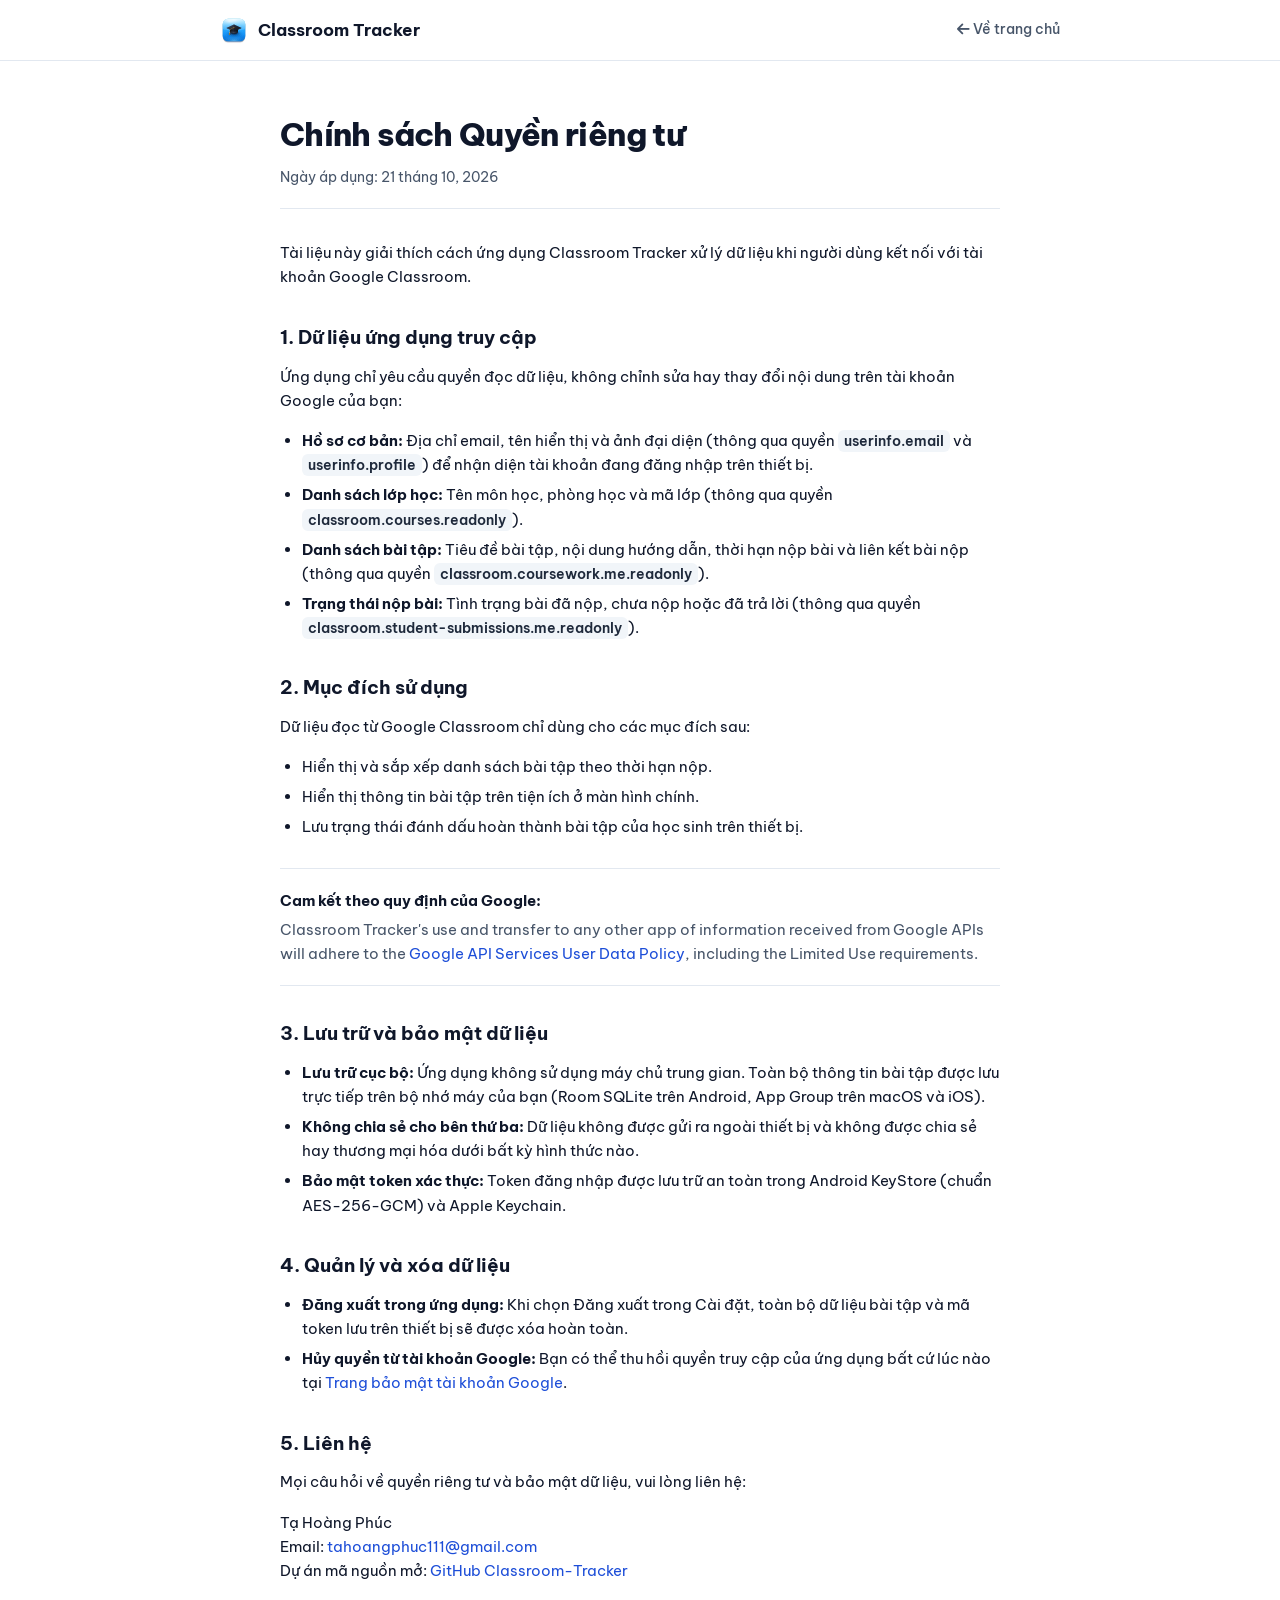
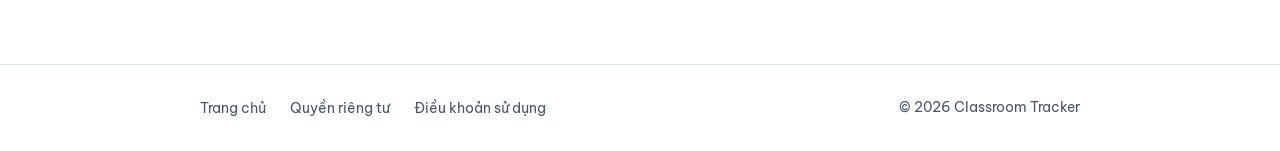
==== docs/privacy.html @ 7ae24a5d "docs: add landing page, privacy policy, and terms of service" ====
<!DOCTYPE html>
<html lang="vi">
<head>
  <meta charset="UTF-8">
  <meta name="viewport" content="width=device-width, initial-scale=1.0">
  <title>Chính sách Quyền riêng tư - Classroom Tracker</title>
  <meta name="description" content="Chính sách quyền riêng tư và bảo vệ dữ liệu người dùng của ứng dụng Classroom Tracker.">
  <link rel="icon" type="image/svg+xml" href="app-icon.svg">
  <link rel="preconnect" href="https://fonts.googleapis.com">
  <link rel="preconnect" href="https://fonts.gstatic.com" crossorigin>
  <link href="https://fonts.googleapis.com/css2?family=Be+Vietnam+Pro:wght@400;500;600;700;800&display=swap" rel="stylesheet">
  <link rel="stylesheet" href="https://cdnjs.cloudflare.com/ajax/libs/font-awesome/6.5.1/css/all.min.css">
  <link rel="stylesheet" href="style.css">
</head>
<body>
  <header class="site-header">
    <div class="header-inner">
      <a href="index.html" class="brand">
        <img src="app-icon.svg" alt="Classroom Tracker" class="brand-icon">
        <span>Classroom Tracker</span>
      </a>
      <a href="index.html" class="nav-link">
        <i class="fa-solid fa-arrow-left"></i> Về trang chủ
      </a>
    </div>
  </header>

  <main class="page-wrapper">
    <article class="document-shell">
      <header class="document-header">
        <h1 class="document-title">Chính sách Quyền riêng tư</h1>
        <p class="document-meta">Ngày áp dụng: 21 tháng 10, 2026</p>
      </header>

      <div class="document-body">
        <p>Tài liệu này giải thích cách ứng dụng Classroom Tracker xử lý dữ liệu khi người dùng kết nối với tài khoản Google Classroom.</p>

        <h2>1. Dữ liệu ứng dụng truy cập</h2>
        <p>Ứng dụng chỉ yêu cầu quyền đọc dữ liệu, không chỉnh sửa hay thay đổi nội dung trên tài khoản Google của bạn:</p>
        <ul>
          <li><strong>Hồ sơ cơ bản:</strong> Địa chỉ email, tên hiển thị và ảnh đại diện (thông qua quyền <code>userinfo.email</code> và <code>userinfo.profile</code>) để nhận diện tài khoản đang đăng nhập trên thiết bị.</li>
          <li><strong>Danh sách lớp học:</strong> Tên môn học, phòng học và mã lớp (thông qua quyền <code>classroom.courses.readonly</code>).</li>
          <li><strong>Danh sách bài tập:</strong> Tiêu đề bài tập, nội dung hướng dẫn, thời hạn nộp bài và liên kết bài nộp (thông qua quyền <code>classroom.coursework.me.readonly</code>).</li>
          <li><strong>Trạng thái nộp bài:</strong> Tình trạng bài đã nộp, chưa nộp hoặc đã trả lời (thông qua quyền <code>classroom.student-submissions.me.readonly</code>).</li>
        </ul>

        <h2>2. Mục đích sử dụng</h2>
        <p>Dữ liệu đọc từ Google Classroom chỉ dùng cho các mục đích sau:</p>
        <ul>
          <li>Hiển thị và sắp xếp danh sách bài tập theo thời hạn nộp.</li>
          <li>Hiển thị thông tin bài tập trên tiện ích ở màn hình chính.</li>
          <li>Lưu trạng thái đánh dấu hoàn thành bài tập của học sinh trên thiết bị.</li>
        </ul>

        <div class="notice-divider">
          <strong>Cam kết theo quy định của Google:</strong>
          Classroom Tracker's use and transfer to any other app of information received from Google APIs will adhere to the <a href="https://developers.google.com/terms/api-services-user-data-policy" target="_blank" rel="noopener">Google API Services User Data Policy</a>, including the Limited Use requirements.
        </div>

        <h2>3. Lưu trữ và bảo mật dữ liệu</h2>
        <ul>
          <li><strong>Lưu trữ cục bộ:</strong> Ứng dụng không sử dụng máy chủ trung gian. Toàn bộ thông tin bài tập được lưu trực tiếp trên bộ nhớ máy của bạn (Room SQLite trên Android, App Group trên macOS và iOS).</li>
          <li><strong>Không chia sẻ cho bên thứ ba:</strong> Dữ liệu không được gửi ra ngoài thiết bị và không được chia sẻ hay thương mại hóa dưới bất kỳ hình thức nào.</li>
          <li><strong>Bảo mật token xác thực:</strong> Token đăng nhập được lưu trữ an toàn trong Android KeyStore (chuẩn AES-256-GCM) và Apple Keychain.</li>
        </ul>

        <h2>4. Quản lý và xóa dữ liệu</h2>
        <ul>
          <li><strong>Đăng xuất trong ứng dụng:</strong> Khi chọn Đăng xuất trong Cài đặt, toàn bộ dữ liệu bài tập và mã token lưu trên thiết bị sẽ được xóa hoàn toàn.</li>
          <li><strong>Hủy quyền từ tài khoản Google:</strong> Bạn có thể thu hồi quyền truy cập của ứng dụng bất cứ lúc nào tại <a href="https://myaccount.google.com/permissions" target="_blank" rel="noopener">Trang bảo mật tài khoản Google</a>.</li>
        </ul>

        <h2>5. Liên hệ</h2>
        <p>Mọi câu hỏi về quyền riêng tư và bảo mật dữ liệu, vui lòng liên hệ:</p>
        <p>
          Tạ Hoàng Phúc<br>
          Email: <a href="mailto:tahoangphuc111@gmail.com">tahoangphuc111@gmail.com</a><br>
          Dự án mã nguồn mở: <a href="https://github.com/tahoangphuc111/Classroom-Tracker" target="_blank" rel="noopener">GitHub Classroom-Tracker</a>
        </p>
      </div>
    </article>
  </main>

  <footer class="site-footer">
    <div class="footer-inner">
      <nav class="footer-nav">
        <a href="index.html" class="footer-link">Trang chủ</a>
        <a href="privacy.html" class="footer-link">Quyền riêng tư</a>
        <a href="terms.html" class="footer-link">Điều khoản sử dụng</a>
      </nav>
      <p class="footer-copy">© 2026 Classroom Tracker</p>
    </div>
  </footer>
</body>
</html>
---- docs/style.css ----
:root {
  color-scheme: light;
  --color-primary: #1d4ed8;
  --color-primary-hover: #1e40af;
  --color-bg: #ffffff;
  --color-surface: #ffffff;
  --color-text: #0f172a;
  --color-text-muted: #475569;
  --color-border: #e2e8f0;
  --radius-sm: 6px;
  --radius-md: 10px;
  --font-base: 'Be Vietnam Pro', system-ui, -apple-system, sans-serif;
}

*, *::before, *::after {
  box-sizing: border-box;
  margin: 0;
  padding: 0;
}

html {
  background: var(--color-bg);
  color: var(--color-text);
  font-family: var(--font-base);
  font-size: 16px;
  line-height: 1.6;
  -webkit-font-smoothing: antialiased;
}

body {
  min-height: 100vh;
  display: flex;
  flex-direction: column;
  background: var(--color-bg);
  color: var(--color-text);
}

code, pre, kbd, samp {
  font-family: var(--font-base);
  font-size: 0.9em;
  font-weight: 600;
  background: #f1f5f9;
  color: #1e293b;
  padding: 2px 6px;
  border-radius: var(--radius-sm);
}

a {
  color: var(--color-primary);
  text-decoration: none;
}

a:hover {
  color: var(--color-primary-hover);
  text-decoration: underline;
}

.site-header {
  border-bottom: 1px solid var(--color-border);
  background: var(--color-surface);
}

.header-inner {
  max-width: 880px;
  margin: 0 auto;
  padding: 1rem 1.25rem;
  display: flex;
  align-items: center;
  justify-content: space-between;
}

.brand {
  display: inline-flex;
  align-items: center;
  gap: 0.625rem;
  color: var(--color-text);
  font-weight: 700;
  font-size: 1.05rem;
  text-decoration: none;
}

.brand:hover {
  text-decoration: none;
}

.brand-icon {
  width: 28px;
  height: 28px;
  border-radius: 6px;
  display: block;
}

.nav-links {
  display: flex;
  align-items: center;
  gap: 1.5rem;
}

.nav-link {
  color: var(--color-text-muted);
  font-size: 0.9rem;
  font-weight: 500;
}

.nav-link:hover {
  color: var(--color-primary);
  text-decoration: none;
}

.btn {
  display: inline-flex;
  align-items: center;
  gap: 0.5rem;
  justify-content: center;
  padding: 0.55rem 1.15rem;
  border-radius: var(--radius-sm);
  font-size: 0.9rem;
  font-weight: 600;
  text-decoration: none;
  cursor: pointer;
  border: 1px solid transparent;
}

.btn:hover {
  text-decoration: none;
}

.btn-primary {
  background: var(--color-primary);
  color: #ffffff;
}

.btn-primary:hover {
  background: var(--color-primary-hover);
}

.btn-secondary {
  background: transparent;
  border-color: var(--color-border);
  color: var(--color-text);
}

.btn-secondary:hover {
  background: #f8fafc;
}

.page-wrapper {
  flex: 1;
  max-width: 880px;
  width: 100%;
  margin: 0 auto;
  padding: 3rem 1.25rem 4rem;
}

.hero {
  max-width: 680px;
  margin: 1rem 0 3.5rem;
}

.hero-title {
  font-size: 2.25rem;
  font-weight: 800;
  line-height: 1.25;
  color: var(--color-text);
  margin-bottom: 0.875rem;
  letter-spacing: -0.02em;
}

.hero-lead {
  font-size: 1.05rem;
  color: var(--color-text-muted);
  margin-bottom: 1.5rem;
  max-width: 60ch;
}

.hero-buttons {
  display: flex;
  gap: 0.75rem;
  flex-wrap: wrap;
}

.feature-section {
  border-top: 1px solid var(--color-border);
  padding-top: 3rem;
}

.feature-grid {
  display: grid;
  grid-template-columns: repeat(2, 1fr);
  gap: 2.5rem 3rem;
}

.feature-item {
  display: flex;
  flex-direction: column;
  gap: 0.5rem;
}

.feature-icon {
  font-size: 1.15rem;
  color: var(--color-primary);
  margin-bottom: 0.25rem;
}

.feature-title {
  font-size: 1.05rem;
  font-weight: 700;
  color: var(--color-text);
}

.feature-desc {
  color: var(--color-text-muted);
  font-size: 0.925rem;
  line-height: 1.55;
}

.document-shell {
  max-width: 720px;
  margin: 0 auto;
}

.document-header {
  border-bottom: 1px solid var(--color-border);
  padding-bottom: 1.25rem;
  margin-bottom: 2rem;
}

.document-title {
  font-size: 2rem;
  font-weight: 800;
  color: var(--color-text);
  letter-spacing: -0.02em;
  margin-bottom: 0.35rem;
}

.document-meta {
  font-size: 0.875rem;
  color: var(--color-text-muted);
}

.document-body h2 {
  font-size: 1.2rem;
  font-weight: 700;
  color: var(--color-text);
  margin: 2rem 0 0.75rem;
}

.document-body p, .document-body ul, .document-body ol {
  font-size: 0.95rem;
  color: var(--color-text);
  margin-bottom: 1rem;
}

.document-body ul, .document-body ol {
  padding-left: 1.35rem;
}

.document-body li {
  margin-bottom: 0.35rem;
}

.notice-divider {
  border-top: 1px solid var(--color-border);
  border-bottom: 1px solid var(--color-border);
  padding: 1.25rem 0;
  margin: 1.75rem 0;
  font-size: 0.925rem;
  color: var(--color-text-muted);
}

.notice-divider strong {
  color: var(--color-text);
  display: block;
  margin-bottom: 0.35rem;
}

.site-footer {
  border-top: 1px solid var(--color-border);
  background: var(--color-surface);
  padding: 2rem 1.25rem;
  margin-top: auto;
}

.footer-inner {
  max-width: 880px;
  margin: 0 auto;
  display: flex;
  align-items: center;
  justify-content: space-between;
  gap: 1rem;
  flex-wrap: wrap;
}

.footer-nav {
  display: flex;
  gap: 1.5rem;
  flex-wrap: wrap;
}

.footer-link {
  color: var(--color-text-muted);
  font-size: 0.875rem;
}

.footer-copy {
  font-size: 0.85rem;
  color: var(--color-text-muted);
}

@media (max-width: 680px) {
  .hero-title {
    font-size: 1.85rem;
  }
  .feature-grid {
    grid-template-columns: 1fr;
    gap: 2rem;
  }
  .nav-links {
    display: none;
  }
  .footer-inner {
    flex-direction: column;
    align-items: flex-start;
  }
}
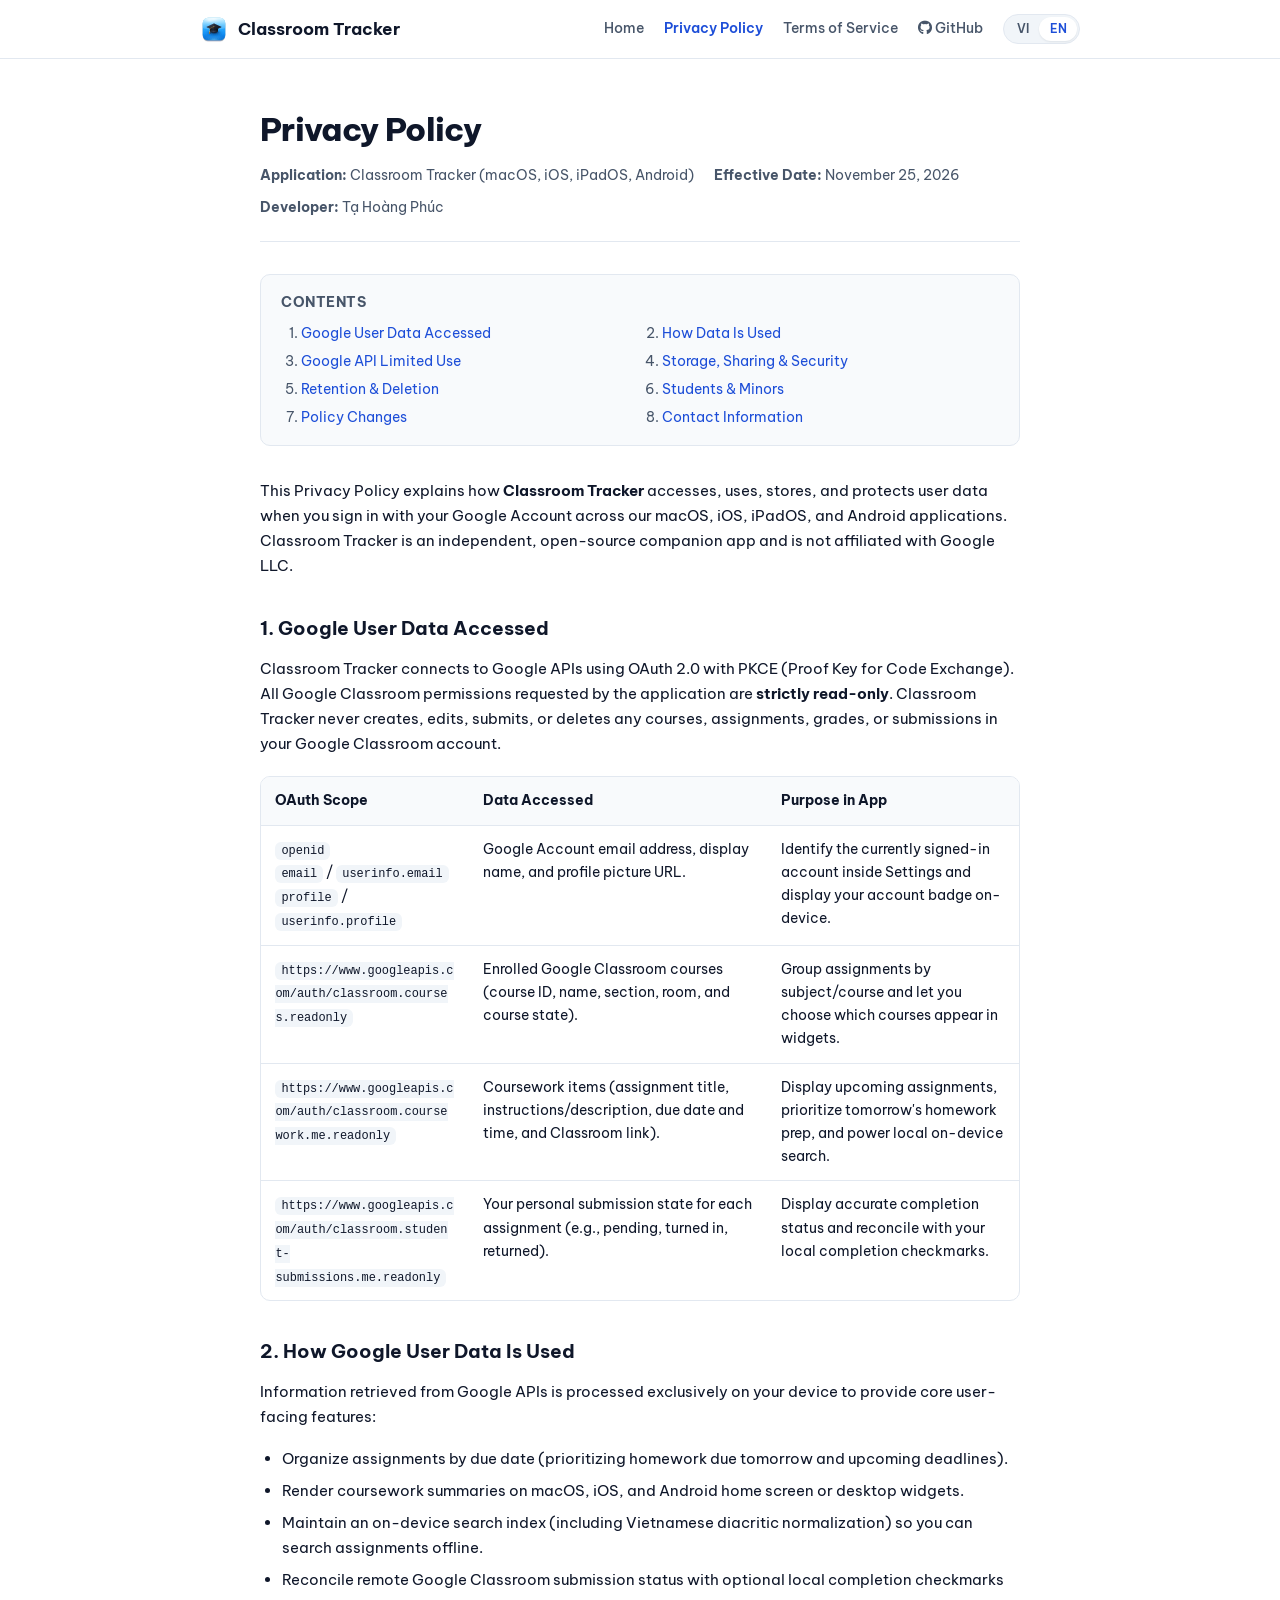
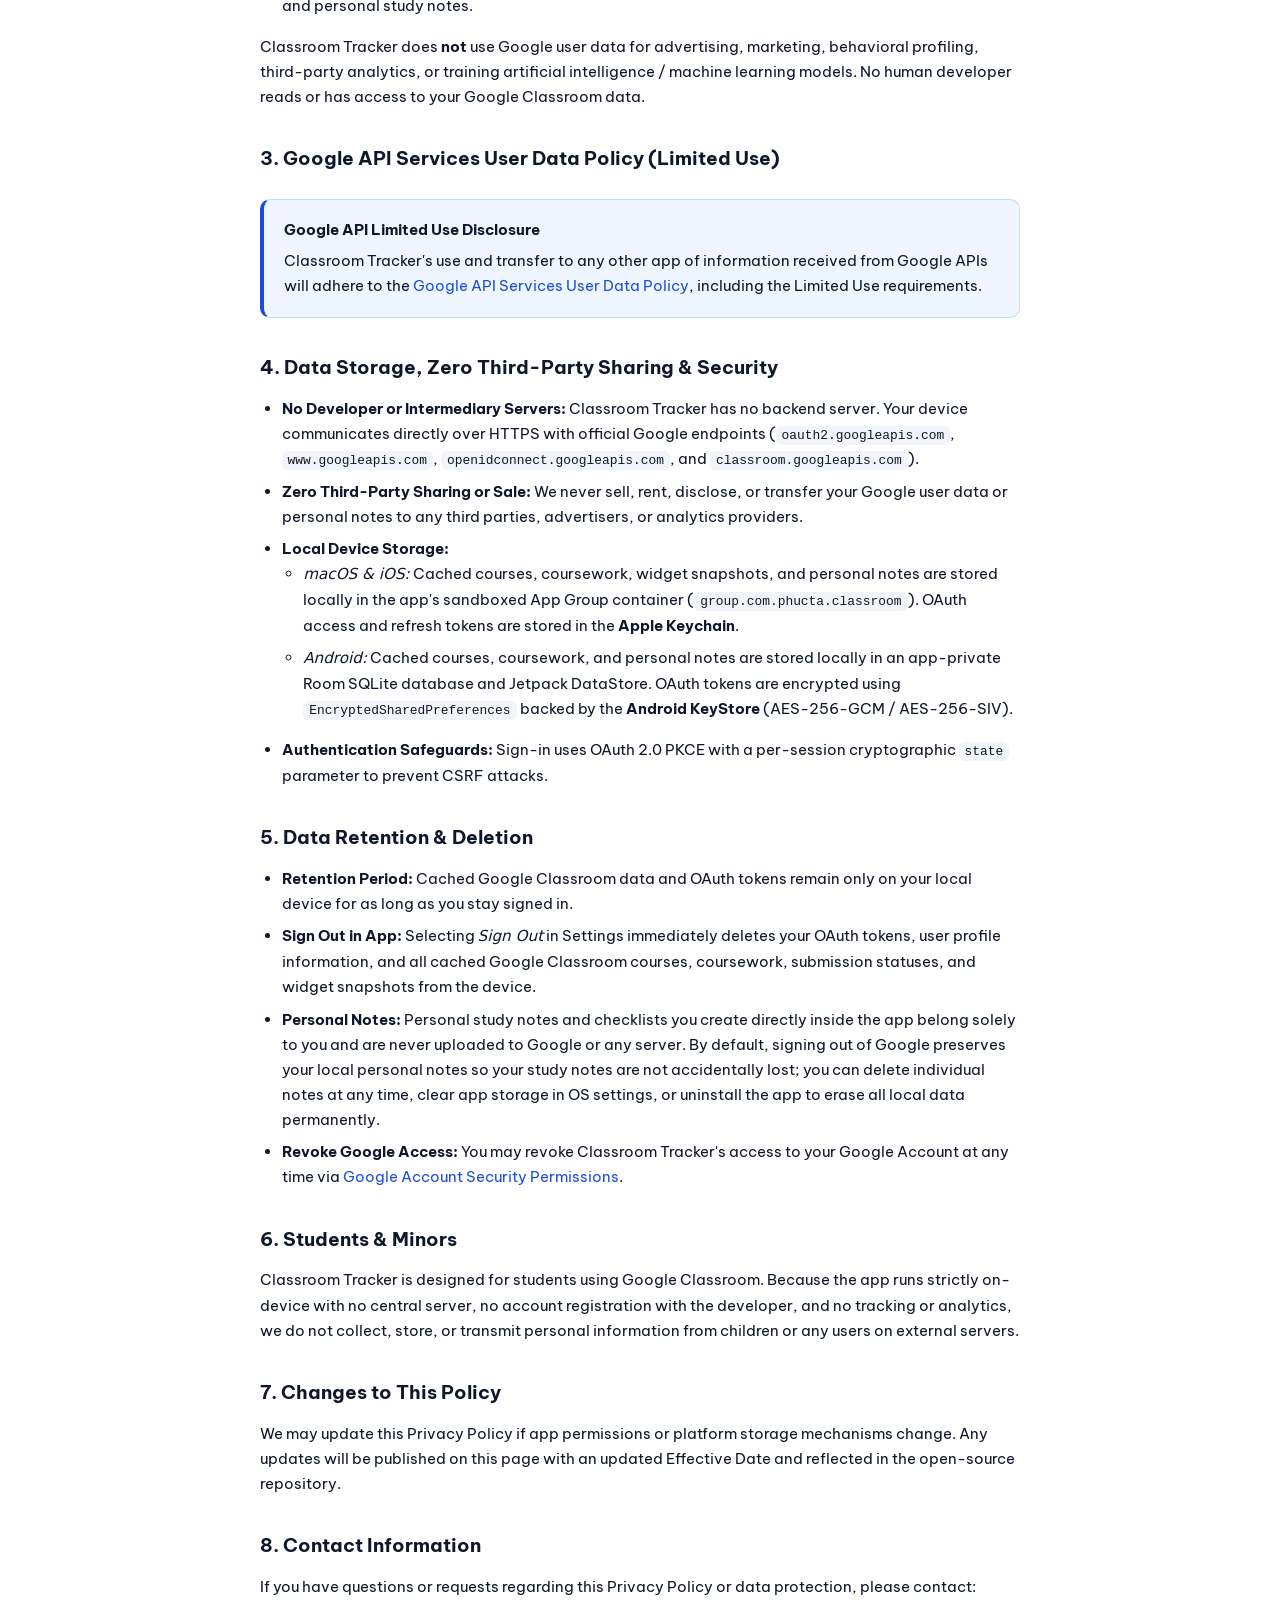
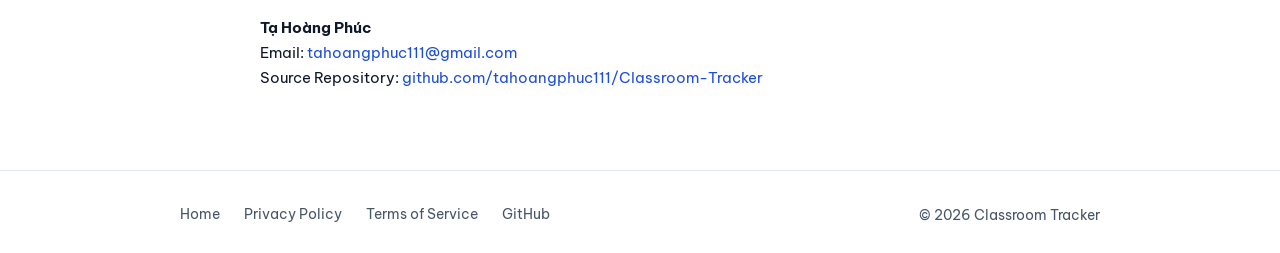
==== commit 39244996: "docs: add bilingual VI/EN landing page, privacy policy, and terms of service" ====
--- a/docs/privacy.html
+++ b/docs/privacy.html
@@ -1,16 +1,30 @@
 <!DOCTYPE html>
-<html lang="vi">
+<html lang="en"
+      data-title-vi="Chính sách Quyền riêng tư - Classroom Tracker"
+      data-title-en="Privacy Policy - Classroom Tracker"
+      data-desc-vi="Chính sách quyền riêng tư, phạm vi truy cập Google API và bảo vệ dữ liệu người dùng của ứng dụng Classroom Tracker."
+      data-desc-en="Privacy Policy, Google API data usage, Limited Use disclosure, and local-only data protection for Classroom Tracker.">
 <head>
   <meta charset="UTF-8">
   <meta name="viewport" content="width=device-width, initial-scale=1.0">
-  <title>Chính sách Quyền riêng tư - Classroom Tracker</title>
-  <meta name="description" content="Chính sách quyền riêng tư và bảo vệ dữ liệu người dùng của ứng dụng Classroom Tracker.">
+  <title>Privacy Policy - Classroom Tracker</title>
+  <meta name="description" content="Privacy Policy, Google API data usage, Limited Use disclosure, and local-only data protection for Classroom Tracker.">
   <link rel="icon" type="image/svg+xml" href="app-icon.svg">
   <link rel="preconnect" href="https://fonts.googleapis.com">
   <link rel="preconnect" href="https://fonts.gstatic.com" crossorigin>
   <link href="https://fonts.googleapis.com/css2?family=Be+Vietnam+Pro:wght@400;500;600;700;800&display=swap" rel="stylesheet">
   <link rel="stylesheet" href="https://cdnjs.cloudflare.com/ajax/libs/font-awesome/6.5.1/css/all.min.css">
   <link rel="stylesheet" href="style.css">
+  <script>
+    (function () {
+      try {
+        var q = new URLSearchParams(window.location.search).get('lang');
+        var l = (q === 'vi' || q === 'en') ? q : (localStorage.getItem('ct_lang') || ((navigator.language || '').toLowerCase().indexOf('vi') === 0 ? 'vi' : 'en'));
+        document.documentElement.classList.add('lang-' + l);
+        document.documentElement.lang = l;
+      } catch (_) {}
+    })();
+  </script>
 </head>
 <body>
   <header class="site-header">
@@ -19,63 +33,299 @@
         <img src="app-icon.svg" alt="Classroom Tracker" class="brand-icon">
         <span>Classroom Tracker</span>
       </a>
-      <a href="index.html" class="nav-link">
-        <i class="fa-solid fa-arrow-left"></i> Về trang chủ
-      </a>
+      <div class="header-actions">
+        <nav class="nav-links" aria-label="Main navigation">
+          <a href="index.html" class="nav-link">
+            <span data-lang="vi">Trang chủ</span>
+            <span data-lang="en">Home</span>
+          </a>
+          <a href="privacy.html" class="nav-link is-active" aria-current="page">
+            <span data-lang="vi">Quyền riêng tư</span>
+            <span data-lang="en">Privacy Policy</span>
+          </a>
+          <a href="terms.html" class="nav-link">
+            <span data-lang="vi">Điều khoản</span>
+            <span data-lang="en">Terms of Service</span>
+          </a>
+          <a href="https://github.com/tahoangphuc111/Classroom-Tracker" class="nav-link" target="_blank" rel="noopener">
+            <i class="fa-brands fa-github" aria-hidden="true"></i> GitHub
+          </a>
+        </nav>
+        <div class="lang-switcher" role="group" aria-label="Language switcher">
+          <button type="button" class="lang-btn" data-set-lang="vi" aria-pressed="false">VI</button>
+          <button type="button" class="lang-btn" data-set-lang="en" aria-pressed="true">EN</button>
+        </div>
+      </div>
     </div>
   </header>
 
   <main class="page-wrapper">
-    <article class="document-shell">
+    <!-- ENGLISH VERSION (Primary for Google OAuth Verification & International Users) -->
+    <article class="document-shell" data-lang="en">
+      <header class="document-header">
+        <h1 class="document-title">Privacy Policy</h1>
+        <div class="document-meta-row">
+          <span><strong>Application:</strong> Classroom Tracker (macOS, iOS, iPadOS, Android)</span>
+          <span><strong>Effective Date:</strong> November 25, 2026</span>
+          <span><strong>Developer:</strong> Tạ Hoàng Phúc</span>
+        </div>
+      </header>
+
+      <nav class="doc-toc" aria-label="Table of Contents">
+        <div class="doc-toc-title">Contents</div>
+        <ol>
+          <li><a href="#en-data-accessed">Google User Data Accessed</a></li>
+          <li><a href="#en-data-usage">How Data Is Used</a></li>
+          <li><a href="#en-limited-use">Google API Limited Use</a></li>
+          <li><a href="#en-storage-security">Storage, Sharing &amp; Security</a></li>
+          <li><a href="#en-retention-deletion">Retention &amp; Deletion</a></li>
+          <li><a href="#en-children">Students &amp; Minors</a></li>
+          <li><a href="#en-changes">Policy Changes</a></li>
+          <li><a href="#en-contact">Contact Information</a></li>
+        </ol>
+      </nav>
+
+      <div class="document-body">
+        <p>
+          This Privacy Policy explains how <strong>Classroom Tracker</strong> accesses, uses, stores, and protects user data when you sign in with your Google Account across our macOS, iOS, iPadOS, and Android applications. Classroom Tracker is an independent, open-source companion app and is not affiliated with Google LLC.
+        </p>
+
+        <h2 id="en-data-accessed">1. Google User Data Accessed</h2>
+        <p>
+          Classroom Tracker connects to Google APIs using OAuth 2.0 with PKCE (Proof Key for Code Exchange). All Google Classroom permissions requested by the application are <strong>strictly read-only</strong>. Classroom Tracker never creates, edits, submits, or deletes any courses, assignments, grades, or submissions in your Google Classroom account.
+        </p>
+
+        <div class="table-scroll">
+          <table class="scope-table">
+            <thead>
+              <tr>
+                <th>OAuth Scope</th>
+                <th>Data Accessed</th>
+                <th>Purpose in App</th>
+              </tr>
+            </thead>
+            <tbody>
+              <tr>
+                <td>
+                  <code>openid</code><br>
+                  <code>email</code> / <code>userinfo.email</code><br>
+                  <code>profile</code> / <code>userinfo.profile</code>
+                </td>
+                <td>Google Account email address, display name, and profile picture URL.</td>
+                <td>Identify the currently signed-in account inside Settings and display your account badge on-device.</td>
+              </tr>
+              <tr>
+                <td><code>https://www.googleapis.com/auth/classroom.courses.readonly</code></td>
+                <td>Enrolled Google Classroom courses (course ID, name, section, room, and course state).</td>
+                <td>Group assignments by subject/course and let you choose which courses appear in widgets.</td>
+              </tr>
+              <tr>
+                <td><code>https://www.googleapis.com/auth/classroom.coursework.me.readonly</code></td>
+                <td>Coursework items (assignment title, instructions/description, due date and time, and Classroom link).</td>
+                <td>Display upcoming assignments, prioritize tomorrow's homework prep, and power local on-device search.</td>
+              </tr>
+              <tr>
+                <td><code>https://www.googleapis.com/auth/classroom.student-submissions.me.readonly</code></td>
+                <td>Your personal submission state for each assignment (e.g., pending, turned in, returned).</td>
+                <td>Display accurate completion status and reconcile with your local completion checkmarks.</td>
+              </tr>
+            </tbody>
+          </table>
+        </div>
+
+        <h2 id="en-data-usage">2. How Google User Data Is Used</h2>
+        <p>Information retrieved from Google APIs is processed exclusively on your device to provide core user-facing features:</p>
+        <ul>
+          <li>Organize assignments by due date (prioritizing homework due tomorrow and upcoming deadlines).</li>
+          <li>Render coursework summaries on macOS, iOS, and Android home screen or desktop widgets.</li>
+          <li>Maintain an on-device search index (including Vietnamese diacritic normalization) so you can search assignments offline.</li>
+          <li>Reconcile remote Google Classroom submission status with optional local completion checkmarks and personal study notes.</li>
+        </ul>
+        <p>
+          Classroom Tracker does <strong>not</strong> use Google user data for advertising, marketing, behavioral profiling, third-party analytics, or training artificial intelligence / machine learning models. No human developer reads or has access to your Google Classroom data.
+        </p>
+
+        <h2 id="en-limited-use">3. Google API Services User Data Policy (Limited Use)</h2>
+        <div class="notice-callout">
+          <strong>Google API Limited Use Disclosure</strong>
+          <p>
+            Classroom Tracker's use and transfer to any other app of information received from Google APIs will adhere to the <a href="https://developers.google.com/terms/api-services-user-data-policy" target="_blank" rel="noopener">Google API Services User Data Policy</a>, including the Limited Use requirements.
+          </p>
+        </div>
+
+        <h2 id="en-storage-security">4. Data Storage, Zero Third-Party Sharing &amp; Security</h2>
+        <ul>
+          <li><strong>No Developer or Intermediary Servers:</strong> Classroom Tracker has no backend server. Your device communicates directly over HTTPS with official Google endpoints (<code>oauth2.googleapis.com</code>, <code>www.googleapis.com</code>, <code>openidconnect.googleapis.com</code>, and <code>classroom.googleapis.com</code>).</li>
+          <li><strong>Zero Third-Party Sharing or Sale:</strong> We never sell, rent, disclose, or transfer your Google user data or personal notes to any third parties, advertisers, or analytics providers.</li>
+          <li><strong>Local Device Storage:</strong>
+            <ul>
+              <li><em>macOS &amp; iOS:</em> Cached courses, coursework, widget snapshots, and personal notes are stored locally in the app's sandboxed App Group container (<code>group.com.phucta.classroom</code>). OAuth access and refresh tokens are stored in the <strong>Apple Keychain</strong>.</li>
+              <li><em>Android:</em> Cached courses, coursework, and personal notes are stored locally in an app-private Room SQLite database and Jetpack DataStore. OAuth tokens are encrypted using <code>EncryptedSharedPreferences</code> backed by the <strong>Android KeyStore</strong> (AES-256-GCM / AES-256-SIV).</li>
+            </ul>
+          </li>
+          <li><strong>Authentication Safeguards:</strong> Sign-in uses OAuth 2.0 PKCE with a per-session cryptographic <code>state</code> parameter to prevent CSRF attacks.</li>
+        </ul>
+
+        <h2 id="en-retention-deletion">5. Data Retention &amp; Deletion</h2>
+        <ul>
+          <li><strong>Retention Period:</strong> Cached Google Classroom data and OAuth tokens remain only on your local device for as long as you stay signed in.</li>
+          <li><strong>Sign Out in App:</strong> Selecting <em>Sign Out</em> in Settings immediately deletes your OAuth tokens, user profile information, and all cached Google Classroom courses, coursework, submission statuses, and widget snapshots from the device.</li>
+          <li><strong>Personal Notes:</strong> Personal study notes and checklists you create directly inside the app belong solely to you and are never uploaded to Google or any server. By default, signing out of Google preserves your local personal notes so your study notes are not accidentally lost; you can delete individual notes at any time, clear app storage in OS settings, or uninstall the app to erase all local data permanently.</li>
+          <li><strong>Revoke Google Access:</strong> You may revoke Classroom Tracker's access to your Google Account at any time via <a href="https://myaccount.google.com/permissions" target="_blank" rel="noopener">Google Account Security Permissions</a>.</li>
+        </ul>
+
+        <h2 id="en-children">6. Students &amp; Minors</h2>
+        <p>
+          Classroom Tracker is designed for students using Google Classroom. Because the app runs strictly on-device with no central server, no account registration with the developer, and no tracking or analytics, we do not collect, store, or transmit personal information from children or any users on external servers.
+        </p>
+
+        <h2 id="en-changes">7. Changes to This Policy</h2>
+        <p>
+          We may update this Privacy Policy if app permissions or platform storage mechanisms change. Any updates will be published on this page with an updated Effective Date and reflected in the open-source repository.
+        </p>
+
+        <h2 id="en-contact">8. Contact Information</h2>
+        <p>If you have questions or requests regarding this Privacy Policy or data protection, please contact:</p>
+        <p>
+          <strong>Tạ Hoàng Phúc</strong><br>
+          Email: <a href="mailto:tahoangphuc111@gmail.com">tahoangphuc111@gmail.com</a><br>
+          Source Repository: <a href="https://github.com/tahoangphuc111/Classroom-Tracker" target="_blank" rel="noopener">github.com/tahoangphuc111/Classroom-Tracker</a>
+        </p>
+      </div>
+    </article>
+
+    <hr class="bilingual-divider" aria-hidden="true">
+
+    <!-- VIETNAMESE VERSION -->
+    <article class="document-shell" data-lang="vi">
       <header class="document-header">
         <h1 class="document-title">Chính sách Quyền riêng tư</h1>
-        <p class="document-meta">Ngày áp dụng: 21 tháng 10, 2026</p>
+        <div class="document-meta-row">
+          <span><strong>Ứng dụng:</strong> Classroom Tracker (macOS, iOS, iPadOS, Android)</span>
+          <span><strong>Ngày áp dụng:</strong> 25 tháng 11, 2026</span>
+          <span><strong>Nhà phát triển:</strong> Tạ Hoàng Phúc</span>
+        </div>
       </header>
 
+      <nav class="doc-toc" aria-label="Mục lục">
+        <div class="doc-toc-title">Mục lục</div>
+        <ol>
+          <li><a href="#vi-data-accessed">Dữ liệu Google được truy cập</a></li>
+          <li><a href="#vi-data-usage">Mục đích sử dụng dữ liệu</a></li>
+          <li><a href="#vi-limited-use">Cam kết Google API Limited Use</a></li>
+          <li><a href="#vi-storage-security">Lưu trữ, chia sẻ &amp; bảo mật</a></li>
+          <li><a href="#vi-retention-deletion">Thời gian lưu &amp; xóa dữ liệu</a></li>
+          <li><a href="#vi-children">Quyền riêng tư học sinh</a></li>
+          <li><a href="#vi-changes">Thay đổi chính sách</a></li>
+          <li><a href="#vi-contact">Thông tin liên hệ</a></li>
+        </ol>
+      </nav>
+
       <div class="document-body">
-        <p>Tài liệu này giải thích cách ứng dụng Classroom Tracker xử lý dữ liệu khi người dùng kết nối với tài khoản Google Classroom.</p>
-
-        <h2>1. Dữ liệu ứng dụng truy cập</h2>
-        <p>Ứng dụng chỉ yêu cầu quyền đọc dữ liệu, không chỉnh sửa hay thay đổi nội dung trên tài khoản Google của bạn:</p>
-        <ul>
-          <li><strong>Hồ sơ cơ bản:</strong> Địa chỉ email, tên hiển thị và ảnh đại diện (thông qua quyền <code>userinfo.email</code> và <code>userinfo.profile</code>) để nhận diện tài khoản đang đăng nhập trên thiết bị.</li>
-          <li><strong>Danh sách lớp học:</strong> Tên môn học, phòng học và mã lớp (thông qua quyền <code>classroom.courses.readonly</code>).</li>
-          <li><strong>Danh sách bài tập:</strong> Tiêu đề bài tập, nội dung hướng dẫn, thời hạn nộp bài và liên kết bài nộp (thông qua quyền <code>classroom.coursework.me.readonly</code>).</li>
-          <li><strong>Trạng thái nộp bài:</strong> Tình trạng bài đã nộp, chưa nộp hoặc đã trả lời (thông qua quyền <code>classroom.student-submissions.me.readonly</code>).</li>
-        </ul>
-
-        <h2>2. Mục đích sử dụng</h2>
-        <p>Dữ liệu đọc từ Google Classroom chỉ dùng cho các mục đích sau:</p>
-        <ul>
-          <li>Hiển thị và sắp xếp danh sách bài tập theo thời hạn nộp.</li>
-          <li>Hiển thị thông tin bài tập trên tiện ích ở màn hình chính.</li>
-          <li>Lưu trạng thái đánh dấu hoàn thành bài tập của học sinh trên thiết bị.</li>
-        </ul>
-
-        <div class="notice-divider">
-          <strong>Cam kết theo quy định của Google:</strong>
-          Classroom Tracker's use and transfer to any other app of information received from Google APIs will adhere to the <a href="https://developers.google.com/terms/api-services-user-data-policy" target="_blank" rel="noopener">Google API Services User Data Policy</a>, including the Limited Use requirements.
-        </div>
-
-        <h2>3. Lưu trữ và bảo mật dữ liệu</h2>
-        <ul>
-          <li><strong>Lưu trữ cục bộ:</strong> Ứng dụng không sử dụng máy chủ trung gian. Toàn bộ thông tin bài tập được lưu trực tiếp trên bộ nhớ máy của bạn (Room SQLite trên Android, App Group trên macOS và iOS).</li>
-          <li><strong>Không chia sẻ cho bên thứ ba:</strong> Dữ liệu không được gửi ra ngoài thiết bị và không được chia sẻ hay thương mại hóa dưới bất kỳ hình thức nào.</li>
-          <li><strong>Bảo mật token xác thực:</strong> Token đăng nhập được lưu trữ an toàn trong Android KeyStore (chuẩn AES-256-GCM) và Apple Keychain.</li>
-        </ul>
-
-        <h2>4. Quản lý và xóa dữ liệu</h2>
-        <ul>
-          <li><strong>Đăng xuất trong ứng dụng:</strong> Khi chọn Đăng xuất trong Cài đặt, toàn bộ dữ liệu bài tập và mã token lưu trên thiết bị sẽ được xóa hoàn toàn.</li>
-          <li><strong>Hủy quyền từ tài khoản Google:</strong> Bạn có thể thu hồi quyền truy cập của ứng dụng bất cứ lúc nào tại <a href="https://myaccount.google.com/permissions" target="_blank" rel="noopener">Trang bảo mật tài khoản Google</a>.</li>
-        </ul>
-
-        <h2>5. Liên hệ</h2>
-        <p>Mọi câu hỏi về quyền riêng tư và bảo mật dữ liệu, vui lòng liên hệ:</p>
-        <p>
-          Tạ Hoàng Phúc<br>
+        <p>
+          Chính sách Quyền riêng tư này giải thích cách ứng dụng <strong>Classroom Tracker</strong> truy cập, sử dụng, lưu trữ và bảo vệ dữ liệu khi bạn đăng nhập bằng tài khoản Google trên các phiên bản macOS, iOS, iPadOS và Android. Classroom Tracker là dự án mã nguồn mở độc lập, không trực thuộc Google LLC.
+        </p>
+
+        <h2 id="vi-data-accessed">1. Dữ liệu Google ứng dụng truy cập</h2>
+        <p>
+          Classroom Tracker kết nối với Google APIs thông qua giao thức OAuth 2.0 PKCE. Toàn bộ quyền liên quan đến Google Classroom đều là <strong>quyền chỉ đọc (read-only)</strong>. Ứng dụng không bao giờ tạo, sửa, nộp bài hay xóa bất kỳ lớp học, bài tập, điểm số hoặc bài nộp nào trên tài khoản Google Classroom của bạn.
+        </p>
+
+        <div class="table-scroll">
+          <table class="scope-table">
+            <thead>
+              <tr>
+                <th>Phạm vi quyền (OAuth Scope)</th>
+                <th>Dữ liệu được truy cập</th>
+                <th>Mục đích trong ứng dụng</th>
+              </tr>
+            </thead>
+            <tbody>
+              <tr>
+                <td>
+                  <code>openid</code><br>
+                  <code>email</code> / <code>userinfo.email</code><br>
+                  <code>profile</code> / <code>userinfo.profile</code>
+                </td>
+                <td>Địa chỉ email, tên hiển thị và ảnh đại diện tài khoản Google.</td>
+                <td>Nhận diện và hiển thị thông tin tài khoản đang đăng nhập trong phần Cài đặt trên thiết bị.</td>
+              </tr>
+              <tr>
+                <td><code>https://www.googleapis.com/auth/classroom.courses.readonly</code></td>
+                <td>Danh sách lớp học đang tham gia (mã lớp, tên môn học, phòng học, trạng thái lớp).</td>
+                <td>Phân nhóm bài tập theo môn học và cho phép chọn lớp hiển thị trên widget.</td>
+              </tr>
+              <tr>
+                <td><code>https://www.googleapis.com/auth/classroom.coursework.me.readonly</code></td>
+                <td>Danh sách bài tập (tiêu đề, nội dung hướng dẫn, hạn nộp và đường dẫn bài tập).</td>
+                <td>Sắp xếp bài tập theo hạn nộp (ưu tiên báo bài ngày mai) và phục vụ tìm kiếm cục bộ trên máy.</td>
+              </tr>
+              <tr>
+                <td><code>https://www.googleapis.com/auth/classroom.student-submissions.me.readonly</code></td>
+                <td>Trạng thái nộp bài của chính bạn (chưa nộp, đã nộp, đã trả bài).</td>
+                <td>Hiển thị tiến độ làm bài chính xác và đồng bộ với trạng thái đánh dấu hoàn thành cục bộ.</td>
+              </tr>
+            </tbody>
+          </table>
+        </div>
+
+        <h2 id="vi-data-usage">2. Mục đích sử dụng dữ liệu</h2>
+        <p>Dữ liệu đọc từ Google APIs chỉ được xử lý trực tiếp trên thiết bị của bạn nhằm cung cấp các tính năng cốt lõi:</p>
+        <ul>
+          <li>Hiển thị và sắp xếp danh sách bài tập theo hạn nộp (ưu tiên bài cần chuẩn bị cho ngày mai).</li>
+          <li>Hiển thị thông tin tóm tắt bài tập trên tiện ích (widget) ở màn hình chính hoặc desktop.</li>
+          <li>Lập chỉ mục tìm kiếm cục bộ trên máy (hỗ trợ tiếng Việt có dấu và không dấu).</li>
+          <li>Đối chiếu trạng thái nộp bài từ Google Classroom với đánh dấu hoàn thành thủ công và ghi chú học tập cá nhân.</li>
+        </ul>
+        <p>
+          Classroom Tracker <strong>không</strong> sử dụng dữ liệu người dùng Google cho quảng cáo, tiếp thị, phân tích hành vi, công cụ theo dõi bên thứ ba hoặc huấn luyện mô hình AI/ML. Nhà phát triển không thể xem hay truy cập dữ liệu Google Classroom của bạn.
+        </p>
+
+        <h2 id="vi-limited-use">3. Tuân thủ Chính sách Dữ liệu Người dùng của Google API</h2>
+        <div class="notice-callout">
+          <strong>Cam kết theo quy định Limited Use của Google:</strong>
+          <p>
+            Classroom Tracker's use and transfer to any other app of information received from Google APIs will adhere to the <a href="https://developers.google.com/terms/api-services-user-data-policy" target="_blank" rel="noopener">Google API Services User Data Policy</a>, including the Limited Use requirements.
+          </p>
+        </div>
+
+        <h2 id="vi-storage-security">4. Lưu trữ, không chia sẻ bên thứ ba &amp; bảo mật</h2>
+        <ul>
+          <li><strong>Không có máy chủ trung gian:</strong> Ứng dụng không vận hành máy chủ riêng. Thiết bị giao tiếp trực tiếp qua HTTPS với các máy chủ chính thức của Google (<code>oauth2.googleapis.com</code>, <code>www.googleapis.com</code>, <code>openidconnect.googleapis.com</code>, <code>classroom.googleapis.com</code>).</li>
+          <li><strong>Không chia sẻ hay thương mại hóa:</strong> Dữ liệu của bạn không bao giờ được bán, cho thuê, gửi đi hay chia sẻ cho bất kỳ bên thứ ba nào.</li>
+          <li><strong>Lưu trữ cục bộ an toàn trên thiết bị:</strong>
+            <ul>
+              <li><em>macOS &amp; iOS:</em> Danh sách lớp, bài tập, dữ liệu widget và ghi chú cá nhân lưu trong vùng chứa App Group (<code>group.com.phucta.classroom</code>). Mã token xác thực lưu an toàn trong <strong>Apple Keychain</strong>.</li>
+              <li><em>Android:</em> Danh sách lớp, bài tập và ghi chú cá nhân lưu trong cơ sở dữ liệu Room SQLite và Jetpack DataStore riêng của ứng dụng. Mã token được mã hóa bằng <code>EncryptedSharedPreferences</code> dựa trên <strong>Android KeyStore</strong> (chuẩn AES-256-GCM / AES-256-SIV).</li>
+            </ul>
+          </li>
+          <li><strong>Bảo vệ phiên đăng nhập:</strong> Quy trình OAuth 2.0 PKCE tạo mã kiểm tra <code>state</code> ngẫu nhiên cho từng phiên nhằm chống tấn công CSRF.</li>
+        </ul>
+
+        <h2 id="vi-retention-deletion">5. Thời gian lưu trữ &amp; xóa dữ liệu</h2>
+        <ul>
+          <li><strong>Thời gian lưu trữ:</strong> Dữ liệu Google Classroom và token đăng nhập chỉ được lưu cục bộ trên máy trong thời gian bạn duy trì đăng nhập.</li>
+          <li><strong>Đăng xuất trong ứng dụng:</strong> Khi bạn chọn <em>Đăng xuất</em> trong Cài đặt, toàn bộ token xác thực, thông tin hồ sơ Google, dữ liệu lớp học, bài tập, trạng thái nộp bài và bộ nhớ đệm widget sẽ bị xóa ngay lập tức khỏi thiết bị.</li>
+          <li><strong>Ghi chú cá nhân:</strong> Ghi chú học tập và checklist do bạn tự tạo hoàn toàn thuộc về bạn và chỉ lưu trên thiết bị. Mặc định khi đăng xuất tài khoản Google, ứng dụng giữ lại ghi chú cá nhân để tránh mất dữ liệu học tập của bạn; bạn có thể xóa từng ghi chú bất kỳ lúc nào, xóa dữ liệu ứng dụng trong cài đặt hệ điều hành hoặc gỡ ứng dụng để xóa sạch toàn bộ dữ liệu.</li>
+          <li><strong>Thu hồi quyền trên tài khoản Google:</strong> Bạn có thể hủy quyền truy cập của ứng dụng bất cứ lúc nào tại <a href="https://myaccount.google.com/permissions" target="_blank" rel="noopener">Trang quản lý quyền tài khoản Google</a>.</li>
+        </ul>
+
+        <h2 id="vi-children">6. Quyền riêng tư dành cho học sinh</h2>
+        <p>
+          Ứng dụng được thiết kế cho học sinh sử dụng Google Classroom. Do mọi thao tác xử lý và lưu trữ đều diễn ra hoàn toàn cục bộ trên thiết bị, không có máy chủ thu thập hay theo dõi hành vi, chúng tôi không thu thập dữ liệu cá nhân của trẻ em hay bất kỳ người dùng nào ra bên ngoài thiết bị.
+        </p>
+
+        <h2 id="vi-changes">7. Thay đổi chính sách</h2>
+        <p>
+          Nếu có thay đổi về phạm vi quyền truy cập hoặc cơ chế lưu trữ, chính sách này sẽ được cập nhật công khai tại trang này cùng ngày áp dụng mới và ghi nhận trong mã nguồn dự án.
+        </p>
+
+        <h2 id="vi-contact">8. Thông tin liên hệ</h2>
+        <p>Mọi thắc mắc về quyền riêng tư và bảo vệ dữ liệu, vui lòng liên hệ:</p>
+        <p>
+          <strong>Tạ Hoàng Phúc</strong><br>
           Email: <a href="mailto:tahoangphuc111@gmail.com">tahoangphuc111@gmail.com</a><br>
-          Dự án mã nguồn mở: <a href="https://github.com/tahoangphuc111/Classroom-Tracker" target="_blank" rel="noopener">GitHub Classroom-Tracker</a>
+          Mã nguồn dự án: <a href="https://github.com/tahoangphuc111/Classroom-Tracker" target="_blank" rel="noopener">github.com/tahoangphuc111/Classroom-Tracker</a>
         </p>
       </div>
     </article>
@@ -83,13 +333,25 @@
 
   <footer class="site-footer">
     <div class="footer-inner">
-      <nav class="footer-nav">
-        <a href="index.html" class="footer-link">Trang chủ</a>
-        <a href="privacy.html" class="footer-link">Quyền riêng tư</a>
-        <a href="terms.html" class="footer-link">Điều khoản sử dụng</a>
+      <nav class="footer-nav" aria-label="Footer navigation">
+        <a href="index.html" class="footer-link">
+          <span data-lang="vi">Trang chủ</span>
+          <span data-lang="en">Home</span>
+        </a>
+        <a href="privacy.html" class="footer-link">
+          <span data-lang="vi">Quyền riêng tư</span>
+          <span data-lang="en">Privacy Policy</span>
+        </a>
+        <a href="terms.html" class="footer-link">
+          <span data-lang="vi">Điều khoản dịch vụ</span>
+          <span data-lang="en">Terms of Service</span>
+        </a>
+        <a href="https://github.com/tahoangphuc111/Classroom-Tracker" class="footer-link" target="_blank" rel="noopener">GitHub</a>
       </nav>
       <p class="footer-copy">© 2026 Classroom Tracker</p>
     </div>
   </footer>
+
+  <script src="lang.js" defer></script>
 </body>
 </html>
--- a/docs/style.css
+++ b/docs/style.css
@@ -2,14 +2,19 @@
   color-scheme: light;
   --color-primary: #1d4ed8;
   --color-primary-hover: #1e40af;
+  --color-primary-soft: #eff6ff;
+  --color-primary-border: #bfdbfe;
   --color-bg: #ffffff;
   --color-surface: #ffffff;
+  --color-surface-subtle: #f8fafc;
   --color-text: #0f172a;
   --color-text-muted: #475569;
   --color-border: #e2e8f0;
   --radius-sm: 6px;
   --radius-md: 10px;
-  --font-base: 'Be Vietnam Pro', system-ui, -apple-system, sans-serif;
+  --radius-pill: 999px;
+  --font-base: 'Be Vietnam Pro', system-ui, -apple-system, BlinkMacSystemFont, 'Segoe UI', sans-serif;
+  --font-mono: ui-monospace, SFMono-Regular, Menlo, Monaco, Consolas, monospace;
 }
 
 *, *::before, *::after {
@@ -23,8 +28,18 @@
   color: var(--color-text);
   font-family: var(--font-base);
   font-size: 16px;
-  line-height: 1.6;
+  line-height: 1.65;
   -webkit-font-smoothing: antialiased;
+  scroll-behavior: smooth;
+}
+
+/* Language toggle: only hide the inactive language when JS has initialized html.lang-* */
+html.lang-vi [data-lang="en"] {
+  display: none !important;
+}
+
+html.lang-en [data-lang="vi"] {
+  display: none !important;
 }
 
 body {
@@ -36,13 +51,14 @@
 }
 
 code, pre, kbd, samp {
-  font-family: var(--font-base);
-  font-size: 0.9em;
-  font-weight: 600;
+  font-family: var(--font-mono);
+  font-size: 0.85em;
+  font-weight: 500;
   background: #f1f5f9;
-  color: #1e293b;
+  color: #0f172a;
   padding: 2px 6px;
   border-radius: var(--radius-sm);
+  word-break: break-word;
 }
 
 a {
@@ -55,18 +71,31 @@
   text-decoration: underline;
 }
 
+a:focus-visible,
+button:focus-visible {
+  outline: 2px solid var(--color-primary);
+  outline-offset: 2px;
+}
+
+/* Header */
 .site-header {
+  position: sticky;
+  top: 0;
+  z-index: 20;
   border-bottom: 1px solid var(--color-border);
-  background: var(--color-surface);
+  background: rgba(255, 255, 255, 0.94);
+  backdrop-filter: blur(8px);
 }
 
 .header-inner {
-  max-width: 880px;
+  max-width: 920px;
   margin: 0 auto;
-  padding: 1rem 1.25rem;
+  padding: 0.875rem 1.25rem;
   display: flex;
   align-items: center;
   justify-content: space-between;
+  gap: 1rem;
+  flex-wrap: wrap;
 }
 
 .brand {
@@ -77,6 +106,7 @@
   font-weight: 700;
   font-size: 1.05rem;
   text-decoration: none;
+  flex-shrink: 0;
 }
 
 .brand:hover {
@@ -86,27 +116,76 @@
 .brand-icon {
   width: 28px;
   height: 28px;
-  border-radius: 6px;
+  border-radius: 7px;
   display: block;
 }
 
+.header-actions {
+  display: flex;
+  align-items: center;
+  gap: 1.25rem;
+  flex-wrap: wrap;
+}
+
 .nav-links {
   display: flex;
   align-items: center;
-  gap: 1.5rem;
+  gap: 1.25rem;
+  flex-wrap: wrap;
 }
 
 .nav-link {
   color: var(--color-text-muted);
   font-size: 0.9rem;
   font-weight: 500;
-}
-
-.nav-link:hover {
+  white-space: nowrap;
+}
+
+.nav-link:hover,
+.nav-link.is-active {
   color: var(--color-primary);
   text-decoration: none;
 }
 
+.nav-link.is-active {
+  font-weight: 600;
+}
+
+/* Language Switcher */
+.lang-switcher {
+  display: inline-flex;
+  align-items: center;
+  padding: 2px;
+  background: #f1f5f9;
+  border: 1px solid var(--color-border);
+  border-radius: var(--radius-pill);
+}
+
+.lang-btn {
+  appearance: none;
+  border: none;
+  background: transparent;
+  color: var(--color-text-muted);
+  font-family: var(--font-base);
+  font-size: 0.78rem;
+  font-weight: 600;
+  padding: 0.28rem 0.65rem;
+  border-radius: var(--radius-pill);
+  cursor: pointer;
+  transition: background-color 0.15s ease, color 0.15s ease;
+}
+
+.lang-btn:hover {
+  color: var(--color-text);
+}
+
+.lang-btn[aria-pressed="true"] {
+  background: var(--color-surface);
+  color: var(--color-primary);
+  box-shadow: 0 1px 2px rgba(15, 23, 42, 0.08);
+}
+
+/* Buttons */
 .btn {
   display: inline-flex;
   align-items: center;
@@ -119,6 +198,7 @@
   text-decoration: none;
   cursor: pointer;
   border: 1px solid transparent;
+  white-space: nowrap;
 }
 
 .btn:hover {
@@ -132,45 +212,63 @@
 
 .btn-primary:hover {
   background: var(--color-primary-hover);
+  color: #ffffff;
 }
 
 .btn-secondary {
-  background: transparent;
+  background: var(--color-surface);
   border-color: var(--color-border);
   color: var(--color-text);
 }
 
 .btn-secondary:hover {
-  background: #f8fafc;
-}
-
+  background: var(--color-surface-subtle);
+  color: var(--color-text);
+}
+
+/* Main container */
 .page-wrapper {
   flex: 1;
-  max-width: 880px;
+  max-width: 920px;
   width: 100%;
   margin: 0 auto;
-  padding: 3rem 1.25rem 4rem;
-}
-
+  padding: 2.75rem 1.25rem 4rem;
+}
+
+/* Landing Hero */
 .hero {
-  max-width: 680px;
-  margin: 1rem 0 3.5rem;
+  max-width: 720px;
+  margin: 0.5rem 0 3.25rem;
+}
+
+.hero-badge {
+  display: inline-flex;
+  align-items: center;
+  gap: 0.45rem;
+  font-size: 0.8rem;
+  font-weight: 600;
+  color: var(--color-primary);
+  background: var(--color-primary-soft);
+  border: 1px solid var(--color-primary-border);
+  padding: 0.25rem 0.75rem;
+  border-radius: var(--radius-pill);
+  margin-bottom: 1rem;
 }
 
 .hero-title {
-  font-size: 2.25rem;
+  font-size: 2.35rem;
   font-weight: 800;
-  line-height: 1.25;
-  color: var(--color-text);
-  margin-bottom: 0.875rem;
-  letter-spacing: -0.02em;
+  line-height: 1.22;
+  color: var(--color-text);
+  margin-bottom: 0.9rem;
+  letter-spacing: -0.025em;
 }
 
 .hero-lead {
   font-size: 1.05rem;
   color: var(--color-text-muted);
-  margin-bottom: 1.5rem;
-  max-width: 60ch;
+  margin-bottom: 1.65rem;
+  max-width: 62ch;
 }
 
 .hero-buttons {
@@ -179,31 +277,84 @@
   flex-wrap: wrap;
 }
 
+/* Features */
 .feature-section {
   border-top: 1px solid var(--color-border);
-  padding-top: 3rem;
+  padding-top: 2.75rem;
+}
+
+.section-heading {
+  font-size: 1.25rem;
+  font-weight: 700;
+  color: var(--color-text);
+  margin-bottom: 1.5rem;
+}
+
+.spotlight-card {
+  background: var(--color-primary-soft);
+  border: 1px solid var(--color-primary-border);
+  border-radius: var(--radius-md);
+  padding: 1.65rem 1.75rem;
+  margin-bottom: 2.25rem;
+}
+
+.spotlight-title {
+  font-size: 1.35rem;
+  font-weight: 800;
+  color: var(--color-text);
+  letter-spacing: -0.015em;
+  margin-bottom: 0.6rem;
+}
+
+.spotlight-desc {
+  font-size: 0.96rem;
+  color: var(--color-text-muted);
+  max-width: 66ch;
+  margin-bottom: 1rem;
+}
+
+.spotlight-points {
+  list-style: none;
+  padding: 0;
+  display: grid;
+  grid-template-columns: repeat(3, minmax(0, 1fr));
+  gap: 1rem 1.5rem;
+  border-top: 1px solid var(--color-primary-border);
+  padding-top: 1rem;
+}
+
+.spotlight-points li {
+  font-size: 0.88rem;
+  color: var(--color-text);
+  line-height: 1.5;
+}
+
+.spotlight-points strong {
+  display: block;
+  font-weight: 700;
+  margin-bottom: 0.15rem;
 }
 
 .feature-grid {
   display: grid;
-  grid-template-columns: repeat(2, 1fr);
-  gap: 2.5rem 3rem;
+  grid-template-columns: repeat(3, 1fr);
+  gap: 2rem 2.25rem;
 }
 
 .feature-item {
   display: flex;
   flex-direction: column;
-  gap: 0.5rem;
+  gap: 0.45rem;
 }
 
 .feature-icon {
   font-size: 1.15rem;
   color: var(--color-primary);
-  margin-bottom: 0.25rem;
+  margin-bottom: 0.2rem;
 }
 
 .feature-title {
-  font-size: 1.05rem;
+  font-size: 1.02rem;
   font-weight: 700;
   color: var(--color-text);
 }
@@ -211,17 +362,47 @@
 .feature-desc {
   color: var(--color-text-muted);
   font-size: 0.925rem;
-  line-height: 1.55;
-}
-
+  line-height: 1.6;
+}
+
+/* Transparency summary card on homepage */
+.trust-section {
+  margin-top: 3rem;
+  padding: 1.75rem;
+  border: 1px solid var(--color-border);
+  border-radius: var(--radius-md);
+  background: var(--color-surface-subtle);
+}
+
+.trust-section h2 {
+  font-size: 1.12rem;
+  font-weight: 700;
+  margin-bottom: 0.6rem;
+}
+
+.trust-section p {
+  font-size: 0.93rem;
+  color: var(--color-text-muted);
+  margin-bottom: 1rem;
+}
+
+.trust-links {
+  display: flex;
+  flex-wrap: wrap;
+  gap: 1.25rem;
+  font-size: 0.9rem;
+  font-weight: 600;
+}
+
+/* Legal Document Shell */
 .document-shell {
-  max-width: 720px;
+  max-width: 760px;
   margin: 0 auto;
 }
 
 .document-header {
   border-bottom: 1px solid var(--color-border);
-  padding-bottom: 1.25rem;
+  padding-bottom: 1.35rem;
   margin-bottom: 2rem;
 }
 
@@ -230,11 +411,44 @@
   font-weight: 800;
   color: var(--color-text);
   letter-spacing: -0.02em;
-  margin-bottom: 0.35rem;
-}
-
-.document-meta {
+  margin-bottom: 0.5rem;
+}
+
+.document-meta-row {
+  display: flex;
+  flex-wrap: wrap;
+  gap: 0.6rem 1.25rem;
   font-size: 0.875rem;
+  color: var(--color-text-muted);
+}
+
+.doc-toc {
+  background: var(--color-surface-subtle);
+  border: 1px solid var(--color-border);
+  border-radius: var(--radius-md);
+  padding: 1rem 1.25rem;
+  margin-bottom: 2rem;
+}
+
+.doc-toc-title {
+  font-size: 0.85rem;
+  font-weight: 700;
+  text-transform: uppercase;
+  letter-spacing: 0.04em;
+  color: var(--color-text-muted);
+  margin-bottom: 0.5rem;
+}
+
+.doc-toc ol {
+  padding-left: 1.25rem;
+  margin: 0;
+  display: grid;
+  grid-template-columns: repeat(2, minmax(0, 1fr));
+  gap: 0.3rem 1.5rem;
+}
+
+.doc-toc li {
+  font-size: 0.88rem;
   color: var(--color-text-muted);
 }
 
@@ -242,38 +456,102 @@
   font-size: 1.2rem;
   font-weight: 700;
   color: var(--color-text);
-  margin: 2rem 0 0.75rem;
-}
-
-.document-body p, .document-body ul, .document-body ol {
+  margin: 2.15rem 0 0.75rem;
+  scroll-margin-top: 4.5rem;
+}
+
+.document-body h3 {
+  font-size: 1rem;
+  font-weight: 600;
+  color: var(--color-text);
+  margin: 1.25rem 0 0.5rem;
+}
+
+.document-body p,
+.document-body ul,
+.document-body ol {
   font-size: 0.95rem;
   color: var(--color-text);
   margin-bottom: 1rem;
 }
 
-.document-body ul, .document-body ol {
+.document-body ul,
+.document-body ol {
   padding-left: 1.35rem;
 }
 
 .document-body li {
-  margin-bottom: 0.35rem;
-}
-
-.notice-divider {
-  border-top: 1px solid var(--color-border);
+  margin-bottom: 0.45rem;
+}
+
+/* Scope Table */
+.table-scroll {
+  width: 100%;
+  overflow-x: auto;
+  margin: 1.25rem 0 1.5rem;
+  border: 1px solid var(--color-border);
+  border-radius: var(--radius-md);
+}
+
+.scope-table {
+  width: 100%;
+  border-collapse: collapse;
+  font-size: 0.88rem;
+  text-align: left;
+}
+
+.scope-table th,
+.scope-table td {
+  padding: 0.75rem 0.9rem;
   border-bottom: 1px solid var(--color-border);
-  padding: 1.25rem 0;
-  margin: 1.75rem 0;
-  font-size: 0.925rem;
-  color: var(--color-text-muted);
-}
-
-.notice-divider strong {
-  color: var(--color-text);
+  vertical-align: top;
+}
+
+.scope-table tr:last-child td {
+  border-bottom: none;
+}
+
+.scope-table th {
+  background: var(--color-surface-subtle);
+  font-weight: 700;
+  color: var(--color-text);
+  white-space: nowrap;
+}
+
+/* Google API Limited Use & Important Notices */
+.notice-callout {
+  background: var(--color-primary-soft);
+  border: 1px solid var(--color-primary-border);
+  border-left: 4px solid var(--color-primary);
+  border-radius: var(--radius-md);
+  padding: 1.15rem 1.25rem;
+  margin: 1.5rem 0;
+  font-size: 0.93rem;
+  color: var(--color-text);
+}
+
+.notice-callout strong {
   display: block;
   margin-bottom: 0.35rem;
-}
-
+  color: var(--color-text);
+}
+
+.notice-callout p:last-child {
+  margin-bottom: 0;
+}
+
+.bilingual-divider {
+  border: none;
+  border-top: 2px dashed var(--color-border);
+  margin: 3rem 0;
+}
+
+html.lang-vi .bilingual-divider,
+html.lang-en .bilingual-divider {
+  display: none;
+}
+
+/* Footer */
 .site-footer {
   border-top: 1px solid var(--color-border);
   background: var(--color-surface);
@@ -282,7 +560,7 @@
 }
 
 .footer-inner {
-  max-width: 880px;
+  max-width: 920px;
   margin: 0 auto;
   display: flex;
   align-items: center;
@@ -309,14 +587,29 @@
 
 @media (max-width: 680px) {
   .hero-title {
-    font-size: 1.85rem;
+    font-size: 1.8rem;
+  }
+  .spotlight-points {
+    grid-template-columns: 1fr;
+    gap: 0.85rem;
   }
   .feature-grid {
     grid-template-columns: 1fr;
-    gap: 2rem;
+    gap: 1.75rem;
+  }
+  .doc-toc ol {
+    grid-template-columns: 1fr;
+  }
+  .header-inner {
+    padding: 0.75rem 1rem;
+  }
+  .header-actions {
+    width: 100%;
+    justify-content: space-between;
+    gap: 0.75rem;
   }
   .nav-links {
-    display: none;
+    gap: 0.9rem;
   }
   .footer-inner {
     flex-direction: column;
